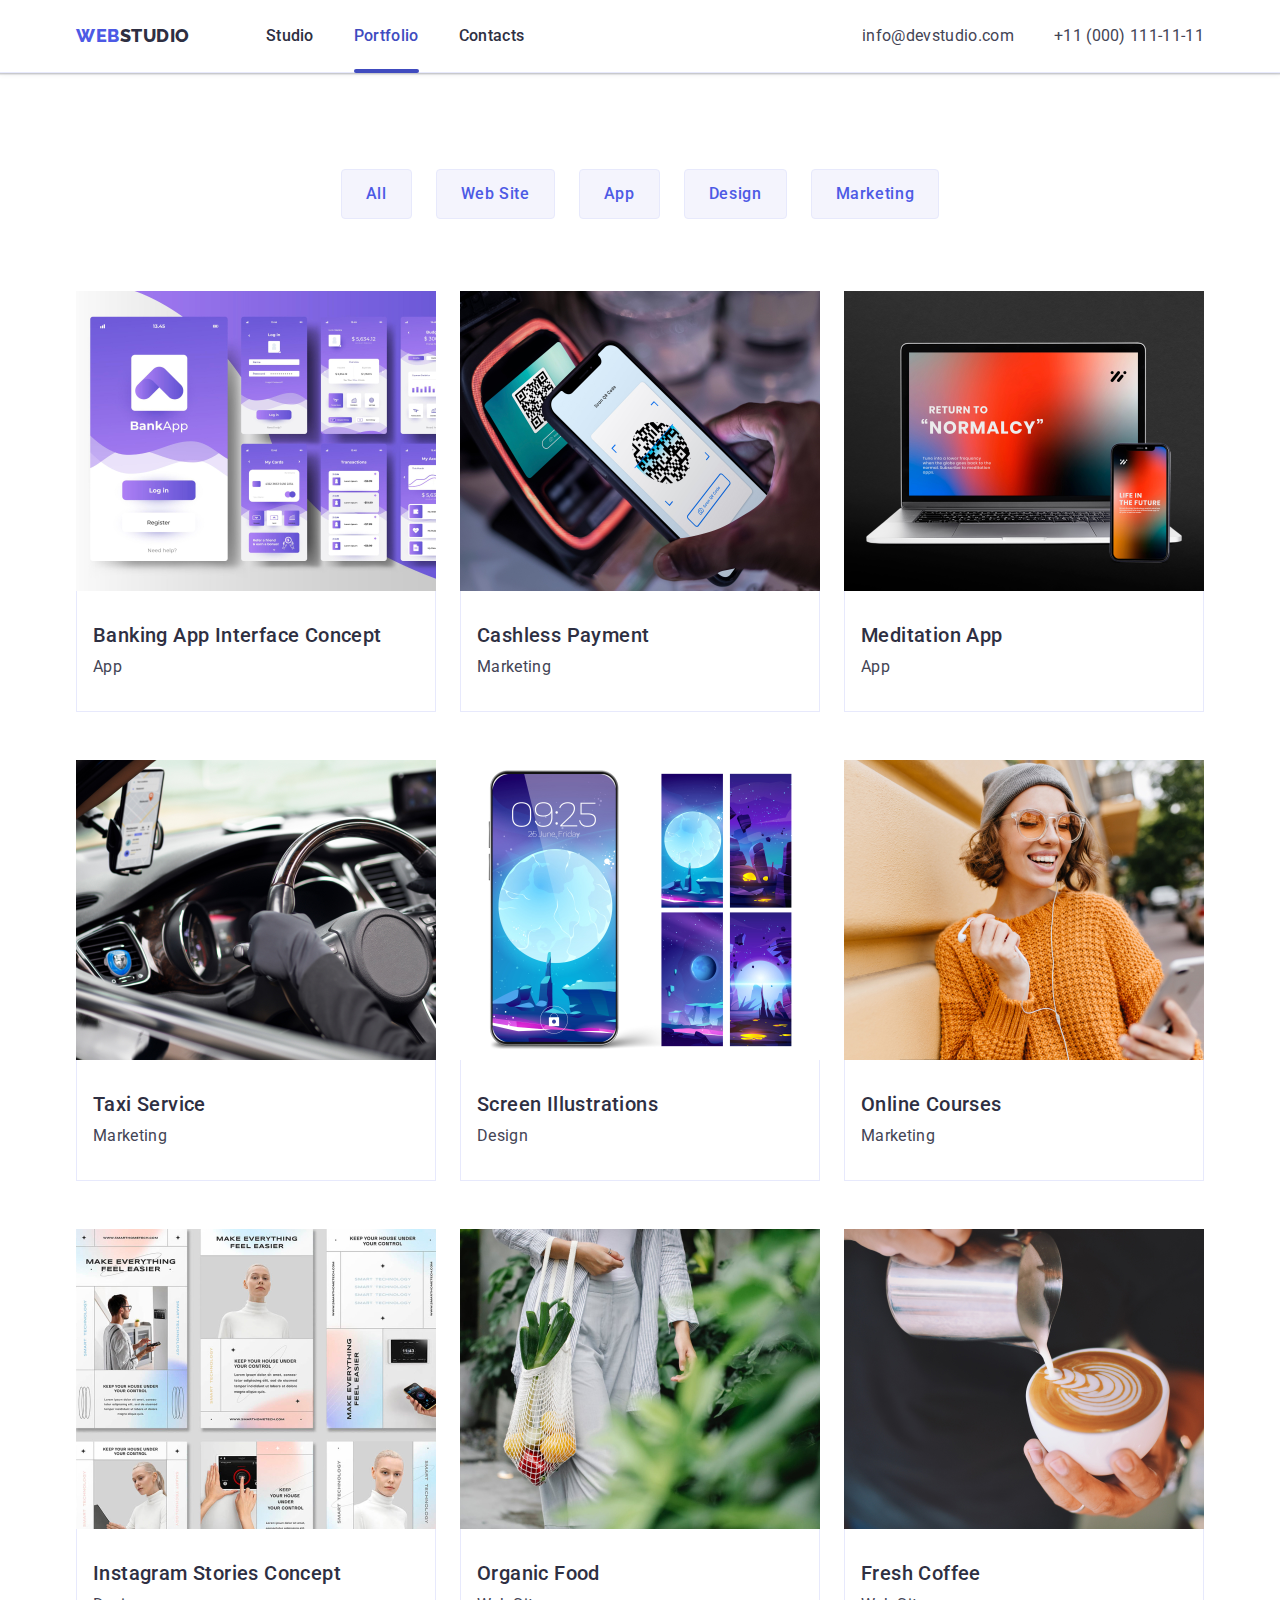
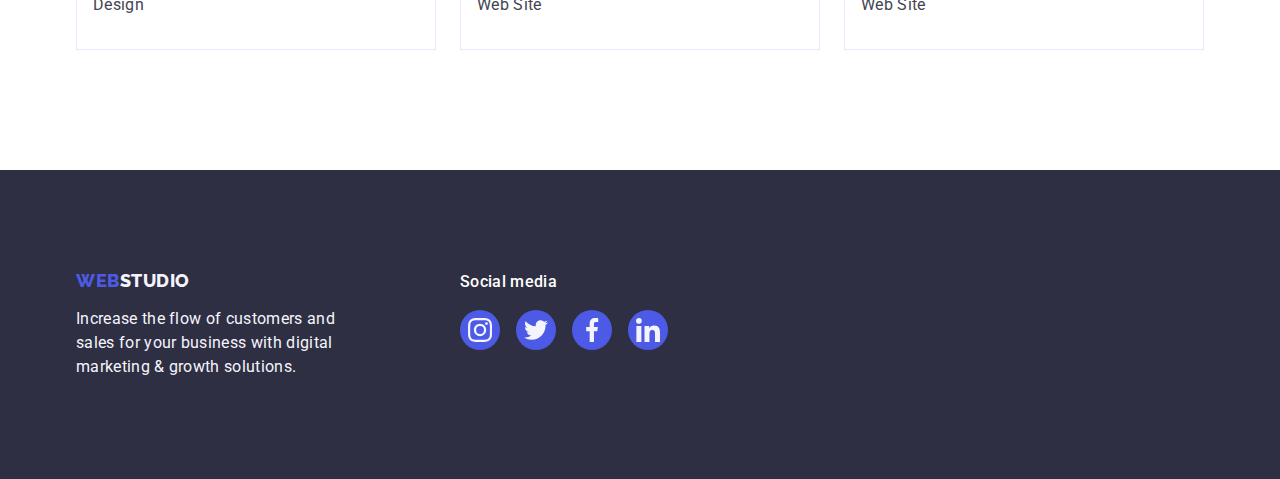
==== portfolio.html @ 5cc45904 "Initial commit" ====
<!DOCTYPE html>
<html lang="en">

<head>
    <meta charset="UTF-8">
    <meta http-equiv="X-UA-Compatible" content="IE=edge">
    <meta name="viewport" content="width=device-width, initial-scale=1.0">
    <link rel="stylesheet" href="https://cdn.jsdelivr.net/npm/modern-normalize@1.1.0/modern-normalize.min.css">
    <link rel="preconnect" href="https://fonts.googleapis.com">
    <link rel="preconnect" href="https://fonts.gstatic.com" crossorigin>
    <link
        href="https://fonts.googleapis.com/css2?family=Raleway:wght@800&family=Roboto:wght@400;500;700;900&display=swap"
        rel="stylesheet">
    <link rel="stylesheet" href="./css/styles.css">
    <title>Portfolio</title>
</head>

<body>
    <!-- Header Page -->
    <header class="page-header">

        <div class="container header-container">
            <nav class="nav-container">
                <a class="logo link" href="./index.html">Web<span class="logo-studio">Studio</span></a>
                <ul class="list nav-list-container">
                    <li><a class="nav-links link" href="./index.html">Studio</a></li>
                    <li><a class="nav-links link active" href="./portfolio.html">Portfolio</a></li>
                    <li><a class="nav-links link" href="">Contacts</a></li>
                </ul>
            </nav>
            <address class="adress-list adress-container">
                <ul class="adress-links list adress-list-container">
                    <li><a class="adress-link link" href="mailto:info@devstudio.com">info@devstudio.com</a></li>
                    <li><a class="adress-link link" href="tel:+110001111111">+11 (000) 111-11-11</a></li>
                </ul>
            </address>
        </div>
    </header>
    <!-- Main Content -->
    <main>

        <section class="portfolio-main">

            <div class="container">
                <h1 class="visually-hidden">Portfolio-content</h1>

                <!-- Buttons -->

                <ul class="list buttons-list-container">
                    <li><button type="button" class="button-list">All</button></li>
                    <li><button type="button" class="button-list">Web Site</button></li>
                    <li><button type="button" class="button-list">App</button></li>
                    <li><button type="button" class="button-list">Design</button></li>
                    <li><button type="button" class="button-list">Marketing</button></li>
                </ul>

                <!-- Project Cards -->


                <ul class="list project-card-container">
                    <li class="project-card-list">

                        <a class="link" href="">
                            <div class="project-card-wrapper">
                                <img src="./images/portfolio/Card1.jpg" alt="Banking App Interface" width="360"
                                    height="300">
                                <div class="overlay">
                                    <p class="overlay-text">
                                        14 Stylish and User-Friendly App Design Concepts · Task Manager App · Calorie
                                        Tracker
                                        App · Exotic Fruit Ecommerce App ·
                                        Cloud Storage App
                                        Cashless Payment
                                        Marketing
                                    </p>
                                </div>
                            </div>
                            <div class="card-container">
                                <h2 class="project-card-title">Banking App Interface Concept</h2>
                                <p class="project-card-text">App</p>
                            </div>
                        </a>
                    </li>
                    <li class="project-card-list">
                        <a class="link" href="">
                            <div class="project-card-wrapper">
                                <img src="./images/portfolio/Card2.jpg" alt="Phone scans QR code" width="360"
                                    height="300">
                                <div class="overlay">
                                    <p class="overlay-text">
                                        14 Stylish and User-Friendly App Design Concepts · Task Manager App · Calorie
                                        Tracker
                                        App · Exotic Fruit Ecommerce App ·
                                        Cloud Storage App
                                        Cashless Payment
                                        Marketing
                                    </p>
                                </div>
                            </div>
                            <div class="card-container">
                                <h2 class="project-card-title">Cashless Payment</h2>
                                <p class="project-card-text">Marketing</p>
                            </div>
                        </a>
                    </li>
                    <li class="project-card-list">
                        <a class="link" href="">
                            <div class="project-card-wrapper">
                                <img src="./images/portfolio/Card3.jpg" alt="Laptop and phone" width="360" height="300">
                                <div class="overlay">
                                    <p class="overlay-text">
                                        14 Stylish and User-Friendly App Design Concepts · Task Manager App · Calorie
                                        Tracker
                                        App · Exotic Fruit Ecommerce App ·
                                        Cloud Storage App
                                        Cashless Payment
                                        Marketing
                                    </p>
                                </div>
                            </div>
                            <div class="card-container">
                                <h2 class="project-card-title">Meditation App</h2>
                                <p class="project-card-text">App</p>
                            </div>
                        </a>
                    </li>
                    <li class="project-card-list">
                        <a class="link" href="">
                            <div class="project-card-wrapper">
                                <img src="./images/portfolio/Card4.jpg" alt="car steering wheel" width="360"
                                    height="300">
                                <div class="overlay">
                                    <p class="overlay-text">
                                        14 Stylish and User-Friendly App Design Concepts · Task Manager App · Calorie
                                        Tracker
                                        App · Exotic Fruit Ecommerce App ·
                                        Cloud Storage App
                                        Cashless Payment
                                        Marketing
                                    </p>
                                </div>
                            </div>
                            <div class="card-container">
                                <h2 class="project-card-title">Taxi Service</h2>
                                <p class="project-card-text">Marketing</p>
                            </div>
                        </a>
                    </li>
                    <li class="project-card-list">
                        <a class="link" href="">
                            <div class="project-card-wrapper">
                                <img src="./images/portfolio/Card5.jpg" alt="Screen Illustrations" width="360"
                                    height="300">
                                <div class="overlay">
                                    <p class="overlay-text">
                                        14 Stylish and User-Friendly App Design Concepts · Task Manager App · Calorie
                                        Tracker
                                        App · Exotic Fruit Ecommerce App ·
                                        Cloud Storage App
                                        Cashless Payment
                                        Marketing
                                    </p>
                                </div>
                            </div>
                            <div class="card-container">
                                <h2 class="project-card-title">Screen Illustrations</h2>
                                <p class="project-card-text">Design</p>
                            </div>
                        </a>
                    </li>
                    <li class="project-card-list">
                        <a class="link" href="">
                            <div class="project-card-wrapper">
                                <img src="./images/portfolio/Card6.jpg" alt="Marketing" width="360" height="300">
                                <div class="overlay">
                                    <p class="overlay-text">
                                        14 Stylish and User-Friendly App Design Concepts · Task Manager App · Calorie
                                        Tracker
                                        App · Exotic Fruit Ecommerce App ·
                                        Cloud Storage App
                                        Cashless Payment
                                        Marketing
                                    </p>
                                </div>
                            </div>
                            <div class="card-container">
                                <h2 class="project-card-title">Online Courses</h2>
                                <p class="project-card-text">Marketing</p>
                            </div>
                        </a>
                    </li>
                    <li class="project-card-list">
                        <a class="link" href="">
                            <div class="project-card-wrapper">
                                <img src="./images/portfolio/Card7.jpg" alt="Instagram Stories Concept" width="360"
                                    height="300">
                                <div class="overlay">
                                    <p class="overlay-text">
                                        14 Stylish and User-Friendly App Design Concepts · Task Manager App · Calorie
                                        Tracker
                                        App · Exotic Fruit Ecommerce App ·
                                        Cloud Storage App
                                        Cashless Payment
                                        Marketing
                                    </p>
                                </div>
                            </div>
                            <div class="card-container">
                                <h2 class="project-card-title">Instagram Stories Concept</h2>
                                <p class="project-card-text">Design</p>
                            </div>
                        </a>
                    </li>
                    <li class="project-card-list">
                        <a class="link" href="">
                            <div class="project-card-wrapper">
                                <img src="./images/portfolio/Card8.jpg"
                                    alt="Woman carrying fruit and vegetables in a bag" width="360" height="300">
                                <div class="overlay">
                                    <p class="overlay-text">
                                        14 Stylish and User-Friendly App Design Concepts · Task Manager App · Calorie
                                        Tracker
                                        App · Exotic Fruit Ecommerce App ·
                                        Cloud Storage App
                                        Cashless Payment
                                        Marketing
                                    </p>
                                </div>
                            </div>
                            <div class="card-container">
                                <h2 class="project-card-title">Organic Food</h2>
                                <p class="project-card-text">Web Site</p>
                            </div>
                        </a>
                    </li>
                    <li class="project-card-list">
                        <a class="link" href="">
                            <div class="project-card-wrapper">
                                <img src="./images/portfolio/Card9.jpg" alt="cream coffee" width="360" height="300">
                                <div class="overlay">
                                    <p class="overlay-text">
                                        14 Stylish and User-Friendly App Design Concepts · Task Manager App · Calorie
                                        Tracker
                                        App · Exotic Fruit Ecommerce App ·
                                        Cloud Storage App
                                        Cashless Payment
                                        Marketing
                                    </p>
                                </div>
                            </div>
                            <div class="card-container">
                                <h2 class="project-card-title">Fresh Coffee</h2>
                                <p class="project-card-text">Web Site</p>
                            </div>
                        </a>
                    </li>
                </ul>
            </div>
        </section>

    </main>

    <!-- Footer Page -->
    <footer class="page-footer">
        <div class="container footer-container">
            <div class="footer-information">
                <a class="logo link link-footer" href="./index.html">Web<span class="logo-footer">Studio</span></a>
                <p class="footer-text">
                    Increase the flow of customers and sales for your business with digital marketing & growth
                    solutions.
                </p>
            </div>

            <div class="footer-social-media">
                <p class="social-media-title">Social media</p>
                <ul class="footer-icons-list list">
                    <li class="footer-list">
                        <a class="footer-icon-link link" href="">
                            <svg class="footer-icon" width="24" height="24">
                                <use href="./images/icons.svg#instagram"></use>
                            </svg>
                        </a>
                    </li>
                    <li class="footer-list">
                        <a class="footer-icon-link link" href="">
                            <svg class="footer-icon" width="24" height="24">
                                <use href="./images/icons.svg#twitter"></use>
                            </svg>
                        </a>
                    </li>
                    <li class="footer-list">
                        <a class="footer-icon-link link" href="">
                            <svg class="footer-icon" width="24" height="24">
                                <use href="./images/icons.svg#facebook"></use>
                            </svg>
                        </a>
                    </li>
                    <li class="footer-list">
                        <a class="footer-icon-link link" href="">
                            <svg class="footer-icon" width="24" height="24">
                                <use href="./images/icons.svg#linkedin"></use>
                            </svg>
                        </a>
                    </li>
                </ul>
            </div>

        </div>

    </footer>
</body>

</html>
---- css/styles.css ----
:root {
    --PrimaryBrand: #4D5AE5;
    --PressedState: #404BBF;
    --TextColor: #2E2F42;
    --WhiteBackground: #FFFFFF;
    --BodyText: #434455;
    --Cloud: #F4F4FD;
    --Green: #31D0AA;
    --Dairy: #FCFCFC;
    --CornFlower: #E7E9FC;
    --LightSlate: #8E8F99;
}

body {
    font-family: 'Roboto', sans-serif;
    color: #434455;
    background-color: #FFFFFF;
}

button {
    cursor: pointer;
    font-family: inherit;
}

.container {
    width: 1158px;
    padding: 0 15px;
    margin: 0 auto;
}

h1, h2, h3, h4, h5, h6,
p {
    margin: 0;
}

ul {
    padding: 0;
    margin: 0;
}

img {
    display: block;
}

* {
    margin-top: 0;
    margin-bottom: 0;
}

.link {
    text-decoration: none;
}

.list {
    list-style: none;
}

.visually-hidden {
    position: absolute;
    width: 1px;
    height: 1px;
    margin: -1px;
    border: 0;
    padding: 0;
    white-space: nowrap;
    clip-path: inset(100%);
    clip: rect(0 0 0 0);
    overflow: hidden;
}

/* Header */

.page-header {
    box-shadow: 0px 2px 1px rgba(46, 47, 66, 0.08), 0px 1px 1px rgba(46, 47, 66, 0.16), 0px 1px 6px rgba(46, 47, 66, 0.08);
    background-color: var(--WhiteBackground);
    border-bottom: 1px solid #E7E9FC;
    padding-top: 24px;
    padding-bottom: 24px;
}

.header-container {
    display: flex;
    align-items: center;
    justify-content: space-between;
}

.nav-container {
    display: flex;
    align-items: center;
    justify-content: space-between;
}

.nav-list-container {
    display: flex;
    align-items: center;
    gap: 40px; 
}


.logo {
    font-family: 'Raleway', sans-serif;
    font-weight: 800;
    font-size: 18px;
    line-height: 1.17;
    letter-spacing: 0.03em;
    text-transform: uppercase;
    color: var(--PrimaryBrand);
    margin-right: 76px;
}

.logo-studio {
    color: var(--TextColor);
}

.nav-links {
    position: relative;
    font-weight: 500;
    font-size: 16px;
    line-height: 1.5;
    letter-spacing: 0.02em;
    color: var(--TextColor);
    transition-property: color;
    transition-duration: 250ms;
    transition-timing-function: cubic-bezier(0.4, 0, 0.2, 1);
}

.nav-links.active {
    color: var(--PressedState);
}

.nav-links.active::after {
content: "";
position: absolute;
bottom: -1px;
top: 42.5px;
display: block;
width: 100%;
height: 4px;
border-radius: 2px;
background-color: var(--PressedState);
}

.nav-links:hover,
.nav-links:focus {
    color: var(--PressedState);
}

.adress-container {
    display: flex;
}

.adress-list-container {
    display: flex;
    align-items: center;
    gap: 40px;
}

.adress-list {
    font-style: normal;
}

.adress-link {
    font-size: 16px;
    line-height: 1.5;
    letter-spacing: 0.02em;
    color: var(--BodyText);
    transition-property: color;
    transition-duration: 250ms;
    transition-timing-function: cubic-bezier(0.4, 0, 0.2, 1);
}

.adress-link:hover,
.adress-link:focus {
    color: var(--PressedState);
}

/* Home-page main */

/* Hero Content */

.hero {
    max-width: 1440px;
    margin: 0 auto;
    background-color: #2E2F42;
    background-image: linear-gradient(rgba(46, 47, 66, 0.70), rgba(46, 47, 66, 0.70)), url(../images/main/hero.jpg);
    background-position: center;
    background-size: cover;
    background-repeat: no-repeat;
    padding: 188px 0;
}

.hero-container {
    display: flex;
    flex-direction: column;
    justify-content: center;
    align-items: center;
}

.main-title-container {
    max-width: 496px;
    text-align: center;
}

.main-title {
    font-weight: 700;
    font-size: 56px;
    line-height: 1.07;
    text-align: center;
    letter-spacing: 0.02em;
    color: #FFFFFF;
}

.main-button-container {
    min-width: 169px;
    padding: 16px 32px;
    margin-top: 48px;
}

.main-button {
    background-color: var(--PrimaryBrand);
    color: #FFFFFF;
    font-weight: 500;
    font-size: 16px;
    line-height: 1.5;
    letter-spacing: 0.04em;
    border: 0;
    box-shadow: 0px 4px 4px rgba(0, 0, 0, 0.15);
    border-radius: 4px;
    transition-property: background-color;
    transition-duration: 250ms;
    transition-timing-function: cubic-bezier(0.4, 0, 0.2, 1);
}

.main-button:hover,
.main-button:focus {
    background-color: #404BBF;
}

/* Adventages */

.adventages {
padding: 120px 0;
} 

.adventages-list-container {
    display: flex;
    gap: 24px;
    padding-left: 0;
    padding-right: 0;
}

.adventages-item-container {
flex-basis: 264px;
}

.adventages-logo {
    width: 264px;
    height: 112px;
    background-color: var(--Cloud);
    display: flex;
    justify-content: center;
    align-items: center;
    margin-bottom: 8px;
    border-radius: 4px;
}

.adventage-title-container {
    margin-bottom: 8px;
}

.adventage-title {
    font-weight: 500;
    font-size: 20px;
    line-height: 1.2;   
    letter-spacing: 0.02em;
    color: #2E2F42;
}

.adventage-text {
    font-size: 16px;
    line-height: 1.5;
    letter-spacing: 0.02em;
    color: var(--BodyText);
}

/* Activity of the company */

.activity {
    padding-bottom: 120px;
}

.activity-list-container {
    display: flex;
    align-items: center;
    gap: 24px;
    padding-left: 0;
    padding-right: 0;
}

.activity-title {
    font-weight: 700;
    font-size: 36px;
    text-align: center;
    line-height: 1.11;
    letter-spacing: 0.02em;
    text-transform: capitalize;
    color: var(--TextColor);
    margin-bottom: 72px;
}

.activity-item-container {
    flex-basis: calc((100% - 2 * 24px) / 3);
}

/* Team */

.team-section {
    background-color: var(--Cloud);
    padding: 120px 0;
}

.team-list {
    display: flex;
    align-items: center;
    gap: 24px;
}

.team-title {
    font-weight: 700;
    font-size: 36px;
    line-height: 1.11;
    text-align: center;
    letter-spacing: 0.02em;
    text-transform: capitalize;
    color: #2E2F42;
    margin-bottom: 72px;
}

.team-component {
    background-color: #FFFFFF;
    text-align: center;
    box-shadow: 0px 1px 6px rgba(46, 47, 66, 0.08), 0px 1px 1px rgba(46, 47, 66, 0.16), 0px 2px 1px rgba(46, 47, 66, 0.08);
        border-radius: 0px 0px 4px 4px;
}

.team-item {
    padding: 32px 0;
}

.list-title {
    font-weight: 500;
    font-size: 20px;
    line-height: 1.2;
    letter-spacing: 0.02em;
    color: #2E2F42;
    margin-bottom: 8px;
    text-align: center;
}

.team-text {
    text-align: center;
    font-size: 16px;
    line-height: 1.5;
    letter-spacing: 0.02em;
    color: var(--BodyText);
}

.team-logo {
    display: flex;
    justify-content: center;
    gap: 24px;
    margin-top: 8px;
    padding: 0;
}

.team-logo-list {
    width: 40px;
    height: 40px;
}

.team-logo-link {
    display: flex;
    justify-content: center;
    align-items: center;
    border-radius: 50%;
    background-color: var(--PrimaryBrand);
    width: 100%;
    height: 100%;
    transition: background-color 250ms cubic-bezier(0.4, 0, 0.2, 1);
}

.team-logo-link:hover,
.team-logo-link:focus {
    background-color: var(--PressedState);
}

.team-icon {
    fill: var(--Cloud);
}


/* Customers */

.customers {
    padding: 120px 0;
}

.customers-title {
    color: var(--TextColor);
    font-size: 36px;
    font-weight: 700;
    line-height: 1.11;
    letter-spacing: 0.72px;
    text-transform: capitalize;
    text-align: center;
    margin-bottom: 72px;
}

.customers-list {
    display: flex;
    gap: 24px;
    padding: 0;
}

.customers-component {
    width: calc((100% - 120px) / 6);
    height: 88px;
}

.customers-link {
    display: flex;
    justify-content: center;
    align-items: center;
    width: 100%;
    height: 100%;
    border: 1px solid #8E8F99;
    border-radius: 4px;
    color: var(--LightSlate);
    transition: border-color 250ms cubic-bezier(0.4, 0, 0.2, 1),
        color 250ms cubic-bezier(0.4, 0, 0.2, 1);
}

.customers-link:hover,
.customers-link:focus {
    border-color: #404bbf;
    color: #404bbf;
}

.customers-logo {
    fill: currentColor;
    transition-property: fill;
    transition-duration: 250ms;
    transition-timing-function: cubic-bezier(0.4, 0, 0.2, 1);
}

.customers-component:hover .customers-logo,
.customers-component:focus .customers-logo {
    fill: var(--PressedState);
}






/* Footer */

.page-footer {
    background: #2E2F42;;
    padding: 100px 0;
}

.logo-footer {
    color: #F4F4FD;
}

.link-footer {
    display: inline-block;
    margin-bottom: 16px;
}

.footer-text {
    font-size: 16px;
    line-height: 1.5;
    letter-spacing: 0.02em;
    color: #F4F4FD;
    width: 264px;
}

.footer-container{
    display: flex;
    align-items: baseline;
}

.footer-information {
    margin-right: 120px
}

.footer-social-media {
    width: 208px;
    height: 80px;
}

.social-media-title {
    color: var(--WhiteBackground);
    font-size: 16px;
    font-weight: 500;
    line-height: 24px;
    letter-spacing: 0.32px;
    margin-bottom: 16px;
}

.footer-icons-list {
    display: flex;
    justify-content: center;
    align-items: center;
    gap: 16px;
    padding: 0;
}

.footer-list {
    width: 40px;
    height: 40px;
}

.footer-icon-link {
    display: flex;
    justify-content: center;
    align-items: center;
    width: 100%;
    height: 100%;
    border-radius: 50%;
    background-color: var(--PrimaryBrand);
    transition: background-color 250ms cubic-bezier(0.4, 0, 0.2, 1);
}

.footer-icon {
    fill: var(--Cloud);
}

.footer-icon-link:hover,
.footer-icon-link:focus {
    background-color: #31d0aa;
}



/*Modal Window*/

.backdrop {
    position: fixed;
    top: 0;
    left: 0;
    width: 100%;
    height: 100%;
    background-color: rgba(46, 47, 66, 0.40);
    transition: opacity 250ms cubic-bezier(0.4, 0, 0.2, 1), visibility 250ms cubic-bezier(0.4, 0, 0.2, 1);
}

.modal {
    position: absolute;
    top: 50%;
    left: 50%;
    transform: translate(-50%, -50%) scale(1);
    width: 408px;
    min-height: 584px;
    background-color: var(--Dairy);
    border-radius: 4px;
    box-shadow: 0px 2px 1px 0px rgba(0, 0, 0, 0.20), 0px 1px 3px 0px rgba(0, 0, 0, 0.12), 0px 1px 1px 0px rgba(0, 0, 0, 0.14);
    transition: transform 250ms cubic-bezier(0.4, 0, 0.2, 1);
}

.backdrop.is-hidden .modal {
    opacity: 0;
    transform: translateX(-50%) translateY(-70%);
}

.modal-btn {
    position: absolute;
    top: 24px;
    right: 24px;
    width: 24px;
    height: 24px;
    border-radius: 50%;
    border: 1px solid rgba(0, 0, 0, 0.10);
    background: var(--CornFlower);
    display: flex;
    justify-content: center;
    align-items: center;
    padding: 0;
    transition: background-color 250ms cubic-bezier(0.4, 0, 0.2, 1), border 250ms cubic-bezier(0.4, 0, 0.2, 1);
}

.backdrop.is-hidden {
    opacity: 0;
    visibility: hidden;
    pointer-events: none;

}

.modal-btn:hover,
.modal-btn:focus {
    background-color: #404bbf;
    border: none;
}

.modal-btn:hover .modal-icon,
.modal-btn:focus .modal-icon {
    fill: #ffffff;
}

.modal-icon {
    transition: fill 250ms cubic-bezier(0.4, 0, 0.2, 1);
    fill: var(--TextColor);
}










/* Portfolio main*/

.portfolio-main {
    padding-top: 96px;
    padding-bottom: 120px;
}

.buttons-list-container {
    display: flex;
    align-items: center;
    justify-content: center;
    gap: 24px;
    margin-bottom: 72px;
}

.button-list {
    background-color: var(--Cloud);
    font-weight: 500;
    font-size: 16px;
    line-height: 1.5;
    letter-spacing: 0.04em;
    color: #4D5AE5;
    border: 1px solid #E7E9FC;
    border-radius: 4px;
    padding: 12px 24px;
    transition-property: background-color, color, box-shadow, border-radius, border;
    transition-duration: 250ms;
    transition-timing-function: cubic-bezier(0.4, 0, 0.2, 1);
}

.button-list:hover,
.button-list:focus {
    background-color: var(--PressedState);
    color: #FFFFFF;
    box-shadow: 0px 3px 1px rgba(0, 0, 0, 0.1), 0px 2px 1px rgba(0, 0, 0, 0.08), 0px 2px 2px rgba(0, 0, 0, 0.12);
    border-radius: 4px;
    border: 1px solid transparent;

}

.card-container {
    border: 1px solid #E7E9FC;
    border-top: 0;
    padding: 32px 16px;
    transition-property: box-shadow;
    transition-duration: 250ms;
    transition-timing-function: cubic-bezier(0.4, 0, 0.2, 1);
}

.project-card-list:hover .card-container {
    box-shadow: 0px 2px 1px 0px rgba(46, 47, 66, 0.08), 0px 1px 1px 0px rgba(46, 47, 66, 0.16), 0px 1px 6px 0px rgba(46, 47, 66, 0.08);
}

.project-card-container {
    padding-left: 0;
    padding-right: 0;
    display: flex;
    flex-wrap: wrap;
    gap: 24px;
    row-gap: 48px;
}

.project-card-list {
    flex-basis: calc((100% - 2 * 24px) / 3);
}

.project-card-list:nth-last-child(-n+3) {
    margin-bottom: 0;
}

.project-card-title {
    font-weight: 500;
    font-size: 20px;
    line-height: 1.2;
    letter-spacing: 0.02em;
    color: var(--TextColor);
    margin-bottom: 8px;
}

.project-card-text {
    font-size: 16px;
    line-height: 1.5;
    letter-spacing: 0.02em;
    color: var(--BodyText);
}

/* Overlay */

.project-card-wrapper {
    position: relative;
    overflow: hidden;
}

.overlay {
    position: absolute;
    transform: translateY(100%);
    top: 0;
    left: 0;
    width: 360px;
    height: 300px;
    background-color: var(--PrimaryBrand);
    padding: 40px 32px 164px;
    transition-property: transform;
    transition-duration: 250ms;
    transition-timing-function: cubic-bezier(0.4, 0, 0.2, 1);
}

.project-card-list:hover .overlay {
    transform: translateY(0);
}

.overlay-text {
    color: var(--Cloud);
    font-size: 16px;
    line-height: 24px;
    letter-spacing: 0.32px;
}
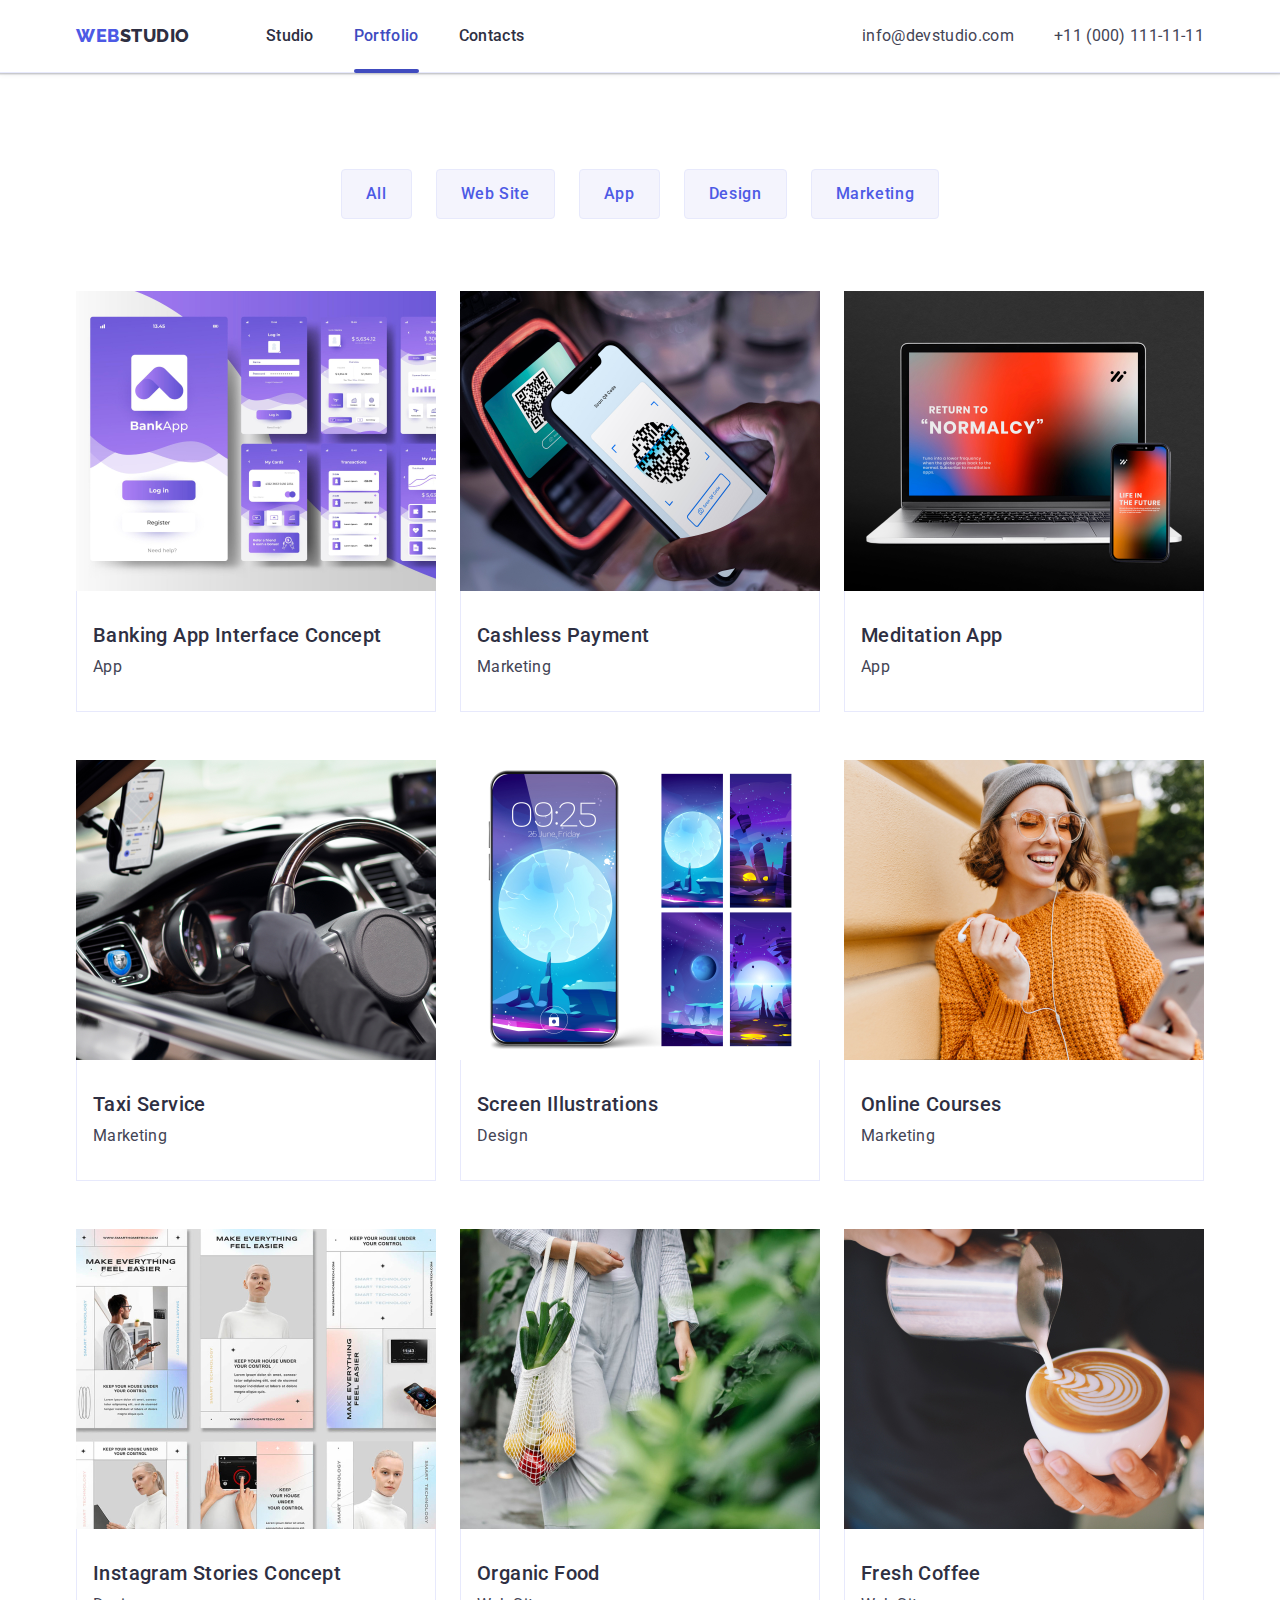
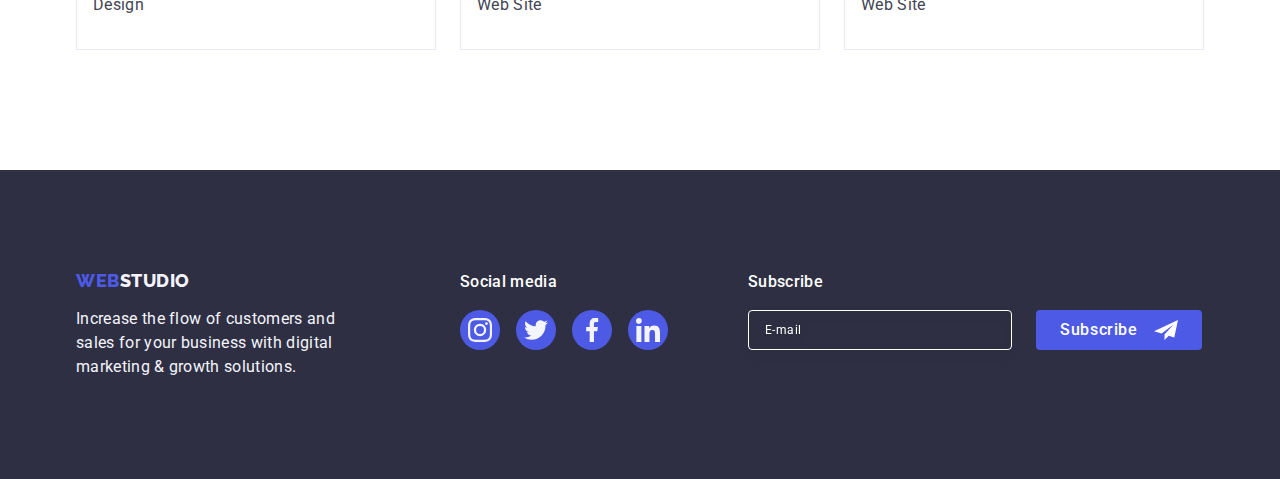
==== commit 494df2ee: "finish1" ====
--- a/portfolio.html
+++ b/portfolio.html
@@ -305,6 +305,21 @@
                 </ul>
             </div>
 
+            <div class="footer-form-wrap">
+                <p class="footer-form-title">Subscribe</p>
+                <form class="footer-form">
+                    <label class="footer-form-label">
+                        <input class="footer-form-input" name="user_email" type="email" placeholder="E-mail">
+                    </label>
+                    <button class="footer-form-btn" type="submit">
+                        Subscribe
+                        <svg class="footer-form-icon" width="24" height="24">
+                            <use href="./images/icons.svg#fly"></use>
+                        </svg>
+                    </button>
+                </form>
+            </div>
+
         </div>
 
     </footer>
--- a/css/styles.css
+++ b/css/styles.css
@@ -20,31 +20,36 @@
 button {
     cursor: pointer;
     font-family: inherit;
+    border: none;
+}
+
+input {
+    font-family: inherit;
+}
+
+h1, h2, h3, h4, h5, h6,
+p {
+    margin: 0;
+}
+
+ul {
+    padding: 0;
+    margin: 0;
+}
+
+img {
+    display: block;
+}
+
+* {
+    margin-top: 0;
+    margin-bottom: 0;
 }
 
 .container {
     width: 1158px;
     padding: 0 15px;
     margin: 0 auto;
-}
-
-h1, h2, h3, h4, h5, h6,
-p {
-    margin: 0;
-}
-
-ul {
-    padding: 0;
-    margin: 0;
-}
-
-img {
-    display: block;
-}
-
-* {
-    margin-top: 0;
-    margin-bottom: 0;
 }
 
 .link {
@@ -223,7 +228,6 @@
     font-size: 16px;
     line-height: 1.5;
     letter-spacing: 0.04em;
-    border: 0;
     box-shadow: 0px 4px 4px rgba(0, 0, 0, 0.15);
     border-radius: 4px;
     transition-property: background-color;
@@ -496,16 +500,21 @@
     margin-right: 120px
 }
 
+
+
+/* Footer Social Media */
+
 .footer-social-media {
     width: 208px;
     height: 80px;
+    margin-right: 80px;
 }
 
 .social-media-title {
     color: var(--WhiteBackground);
     font-size: 16px;
     font-weight: 500;
-    line-height: 24px;
+    line-height: 1.5;
     letter-spacing: 0.32px;
     margin-bottom: 16px;
 }
@@ -542,6 +551,87 @@
 .footer-icon-link:focus {
     background-color: #31d0aa;
 }
+
+
+/* Footer Form */
+
+.footer-form-title {
+    color: var(--WhiteBackground);
+    font-size: 16px;
+    font-weight: 500;
+    line-height: 1.5;
+    letter-spacing: 0.32px;
+}
+
+.footer-form {
+    display: flex;
+    margin-top: 16px;
+    gap: 24px;
+}
+
+.footer-form-input {
+    width: 264px;
+    height: 40px;
+    color: var(--WhiteBackground);
+    padding: 8px 16px;
+    font-size: 12px;
+    line-height: 1.5;
+    letter-spacing: 0.04em;
+    filter: drop-shadow(0px 4px 4px rgba(0, 0, 0, 0.15));
+    background-color: transparent;
+    outline: transparent;
+    border-radius: 4px;
+    border: 1px solid var(--WhiteBackground);
+    transition: border 250ms cubic-bezier(0.4, 0, 0.2, 1);
+}
+
+.footer-form-input:focus {
+    border: 1px solid var(--PrimaryBrand);
+}
+
+.footer-form-input::placeholder {
+    color: var(--WhiteBackground);
+    font-size: 12px;
+    line-height: 2;
+    letter-spacing: 0.48px;
+}
+
+.footer-form-btn {
+    display: flex;
+    justify-content: center;
+    align-items: center;
+    padding: 8px 24px;
+    min-width: 165px;
+    height: 40px;
+    color: var(--WhiteBackground);
+    text-align: center;
+    font-size: 16px;
+    font-weight: 500;
+    line-height: 1.5;
+    letter-spacing: 0.64px;
+    border-radius: 4px;
+    background: var(--PrimaryBrand);
+    transition: background-color 250ms cubic-bezier(0.4, 0, 0.2, 1);
+}
+
+.footer-form-btn:hover,
+.footer-form-btn:focus {
+    background-color: var(--PressedState);
+}
+
+.footer-form-icon {
+    margin-left: 16px;
+}
+
+
+
+
+
+
+
+
+
+
 
 
 
@@ -562,6 +652,7 @@
     top: 50%;
     left: 50%;
     transform: translate(-50%, -50%) scale(1);
+    padding: 72px 24px 24px;
     width: 408px;
     min-height: 584px;
     background-color: var(--Dairy);
@@ -604,14 +695,171 @@
     border: none;
 }
 
-.modal-btn:hover .modal-icon,
-.modal-btn:focus .modal-icon {
-    fill: #ffffff;
-}
-
-.modal-icon {
+.modal-icon-x {
     transition: fill 250ms cubic-bezier(0.4, 0, 0.2, 1);
     fill: var(--TextColor);
+}
+
+.modal-btn:hover .modal-icon-x,
+.modal-btn:focus .modal-icon-x {
+    fill: #ffffff;
+}
+
+
+
+
+
+/* Modal Form */
+
+.modal-title {
+    display: block;
+    color: var(--TextColor);
+    text-align: center;
+    font-size: 16px;
+    font-weight: 500;
+    line-height: 1.5;
+    letter-spacing: 0.32px;
+}
+
+.modal-form-wrap {
+    margin-bottom: 8px;
+}
+
+.modal-label {
+    display: block;
+    color: var(--LightSlate);
+    font-size: 12px;
+    line-height: 1.17;
+    letter-spacing: 0.04em;
+    margin-bottom: 4px;
+}
+
+.modal-form-input-wrap {
+    position: relative;
+}
+
+.form-btn {
+    min-width: 169px;
+    height: 56px;
+    color: var(--WhiteBackground);
+    margin: 0 auto;
+    text-align: center;
+    font-size: 16px;
+    font-weight: 500;
+    line-height: 1.5;
+    letter-spacing: 0.64px;
+    border-radius: 4px;
+    background: var(--PrimaryBrand);
+    box-shadow: 0px 4px 4px 0px rgba(0, 0, 0, 0.15);
+    transition: background-color 250ms cubic-bezier(0.4, 0, 0.2, 1);
+}
+
+.form-btn:hover,
+.form-btn:focus {
+    background-color: var(--PressedState);
+}
+
+.modal-form-input {
+    width: 100%;
+    height: 40px;
+    border: 1px solid rgba(46, 47, 66, 0.4);
+    outline: transparent;
+    background-color: transparent;
+    padding-left: 38px;
+    font-size: 18px;
+    border-radius: 4px;
+    transition: border-color 250ms cubic-bezier(0.4, 0, 0.2, 1);
+}
+
+.modal-form-input:focus {
+    border-color: #4D5AE5;
+}
+
+.modal-form-textarea-wrap {
+    margin-bottom: 16px;
+}
+
+.modal-form-textarea {
+    width: 100%;
+    height: 120px;
+    resize: none;
+    outline: transparent;
+    font-size: 12px;
+    line-height: 1.17;
+    letter-spacing: 0.04em;
+    color: rgba(46, 47, 66, 0.4);
+    padding: 8px 16px;
+    border-radius: 4px;
+    border: 1px solid rgba(46, 47, 66, 0.4);
+    background-color: transparent;
+    transition: border-color 250ms cubic-bezier(0.4, 0, 0.2, 1);
+}
+
+.modal-form-textarea:focus {
+    border-color: #4D5AE5;
+}
+
+.modal-form-textarea::placeholder {
+    color: rgba(46, 47, 66, 0.40);
+    font-size: 12px;
+    line-height: 1.17;
+    letter-spacing: 0.48px;
+}
+
+.modal-form-icon {
+    position: absolute;
+    left: 16px;
+    top: 50%;
+    transform: translateY(-50%);
+    fill: var(--TextColor);
+    transition: fill 250ms cubic-bezier(0.4, 0, 0.2, 1);
+}
+
+.modal-form-input:focus + .modal-form-icon {
+    fill: #4D5AE5;
+}
+
+.modal-form-checkbox-wrap {
+    margin-bottom: 24px;
+}
+
+.modal-form-agreement-decr {
+    color: var(--LightSlate);
+    font-size: 12px;
+    line-height: 1.17;
+    letter-spacing: 0.04em;
+    user-select: none;
+}
+
+.modal-form-link {
+    color: var(--PrimaryBrand);
+}
+
+.modal-form-custom-checkbox {
+    display: inline-flex;
+    justify-content: center;
+    align-items: center;
+    fill: transparent;
+    width: 16px;
+    height: 16px;
+    border-radius: 2px;
+    border: 1px solid rgba(46, 47, 66, 0.4);
+    transition: background-color 250ms cubic-bezier(0.4, 0, 0.2, 1), border 250ms cubic-bezier(0.4, 0, 0.2, 1), fill 250ms cubic-bezier(0.4, 0, 0.2, 1);
+}
+
+.modal-form-checkbox:checked + .modal-form-custom-checkbox {
+    background-color: var(--PressedState);
+    border: none;
+    fill: var(--Cloud);
+}
+
+.modal-form-checkbox-icon {
+    opacity: 0;
+    transition: opacity 250ms cubic-bezier(0.4, 0, 0.2, 1);
+}
+
+.modal-form-checkbox:checked+.modal-form-custom-checkbox .modal-form-checkbox-icon {
+    opacity: 1;
 }
 
 
@@ -737,6 +985,6 @@
 .overlay-text {
     color: var(--Cloud);
     font-size: 16px;
-    line-height: 24px;
+    line-height: 1.5;
     letter-spacing: 0.32px;
 }